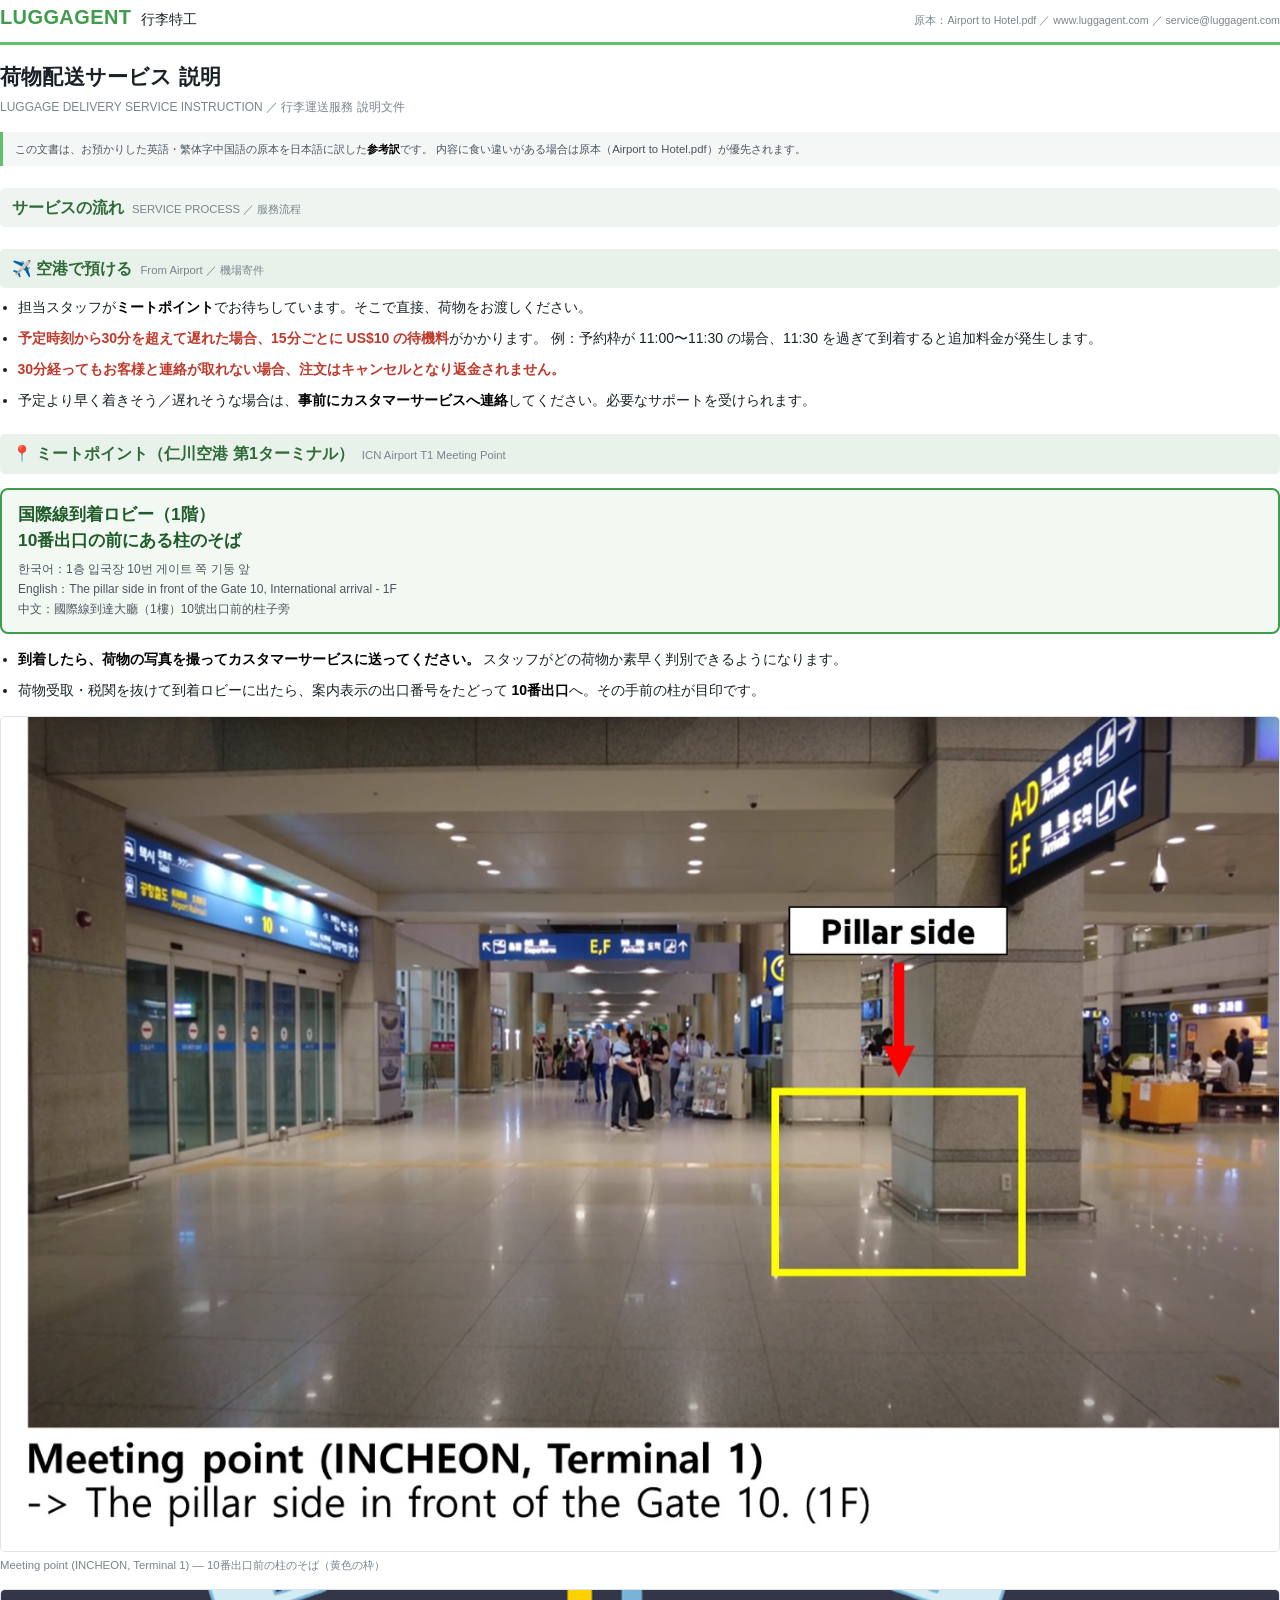
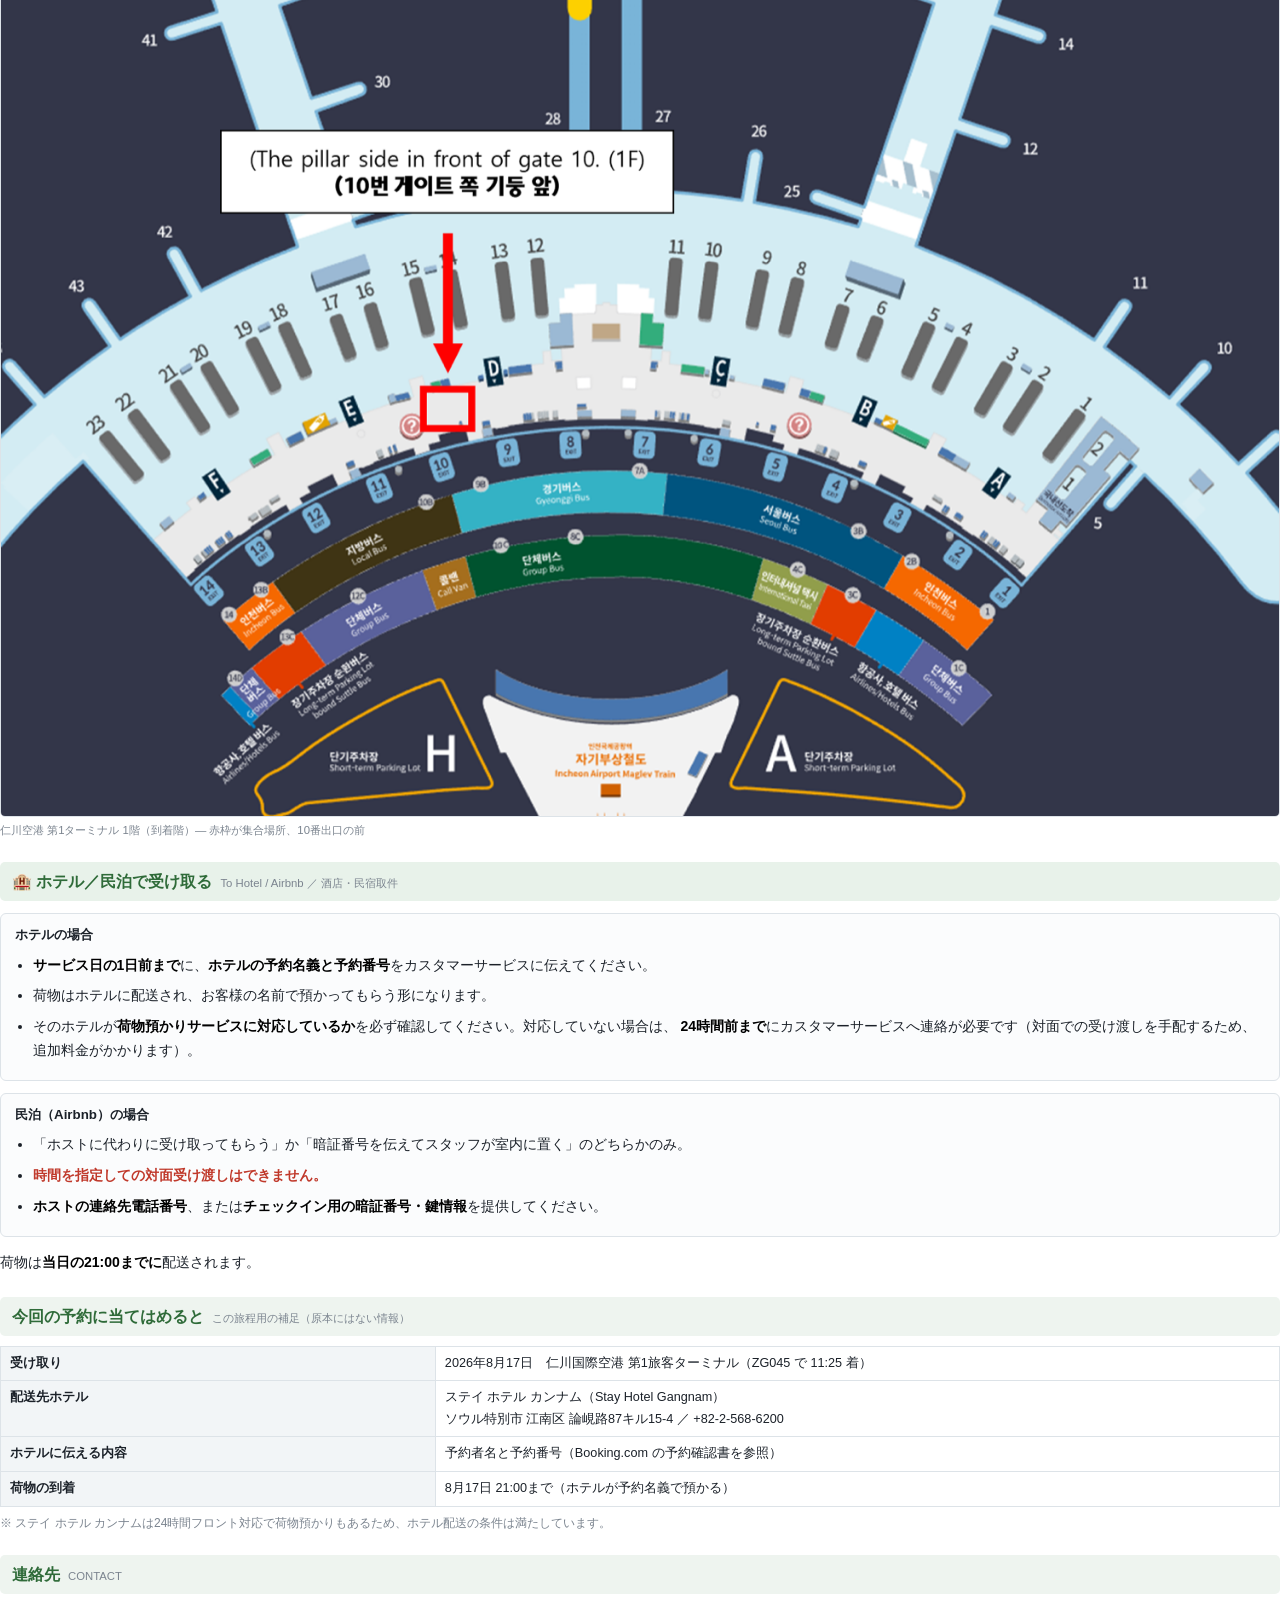
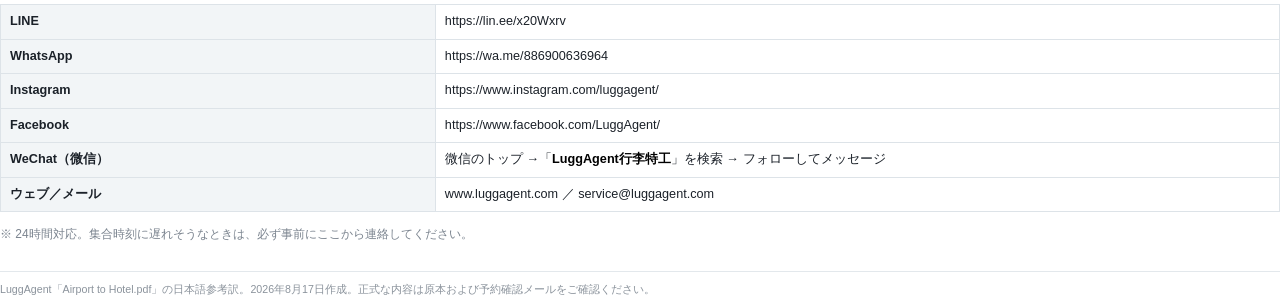
==== docs-src/luggage-service-ja.html @ f2615bbd "韓国旅行2026 予約情報アプリ 日程/全日程/行きたい/書類/設定 の5タブ構成。 フライト・ホテル・スカイライナー・LuggAgent・行動予定・行きたいお店19件。 オフライン対応、お店の予定は" ====
<!doctype html>
<html lang="ja">
<head>
<meta charset="utf-8">
<title>LuggAgent 荷物配送サービス 説明（日本語訳）</title>
<style>
  @page { size: A4; margin: 16mm 14mm; }
  * { box-sizing: border-box; }
  body {
    margin: 0; color: #1b2129;
    font-family: "Hiragino Sans", "Hiragino Kaku Gothic ProN", "Noto Sans JP", sans-serif;
    font-size: 10.5pt; line-height: 1.7;
  }
  .brand {
    display: flex; align-items: baseline; gap: 10px;
    border-bottom: 3px solid #5fbf6a; padding-bottom: 8px; margin-bottom: 4px;
  }
  .brand .logo { font-size: 15pt; font-weight: 800; color: #3f9c4b; letter-spacing: .02em; }
  .brand .src { margin-left: auto; font-size: 8pt; color: #7b848f; }
  h1 { font-size: 16pt; margin: 14px 0 2px; letter-spacing: .01em; }
  .sub { font-size: 9pt; color: #7b848f; margin: 0 0 14px; }
  .note-trans {
    background: #f4f7f5; border-left: 3px solid #5fbf6a; padding: 8px 12px;
    font-size: 8.5pt; color: #4a5560; margin: 0 0 18px; line-height: 1.6;
  }
  h2 {
    font-size: 12pt; margin: 22px 0 8px; padding: 6px 12px;
    background: #eef4ef; border-radius: 5px; color: #2f6b39;
  }
  h2 .en { font-size: 8.5pt; color: #7b848f; font-weight: 400; margin-left: 8px; }
  ul { margin: 0 0 4px; padding-left: 1.25em; }
  li { margin: 7px 0; }
  strong { color: #000; }
  .warn { color: #c0392b; font-weight: 700; }
  .box {
    border: 1px solid #dde3e8; border-radius: 6px; padding: 10px 14px;
    margin: 12px 0; background: #fbfcfd;
  }
  .box .bt { font-weight: 700; font-size: 10pt; margin-bottom: 4px; }
  table { width: 100%; border-collapse: collapse; margin: 10px 0; font-size: 9.5pt; }
  th, td { border: 1px solid #dde3e8; padding: 6px 9px; text-align: left; vertical-align: top; }
  th { background: #f2f5f7; width: 34%; font-weight: 700; }
  .missing {
    border: 1px solid #e8c9c4; background: #fdf4f3; border-radius: 6px;
    padding: 10px 14px; margin: 14px 0; font-size: 9.5pt; color: #8c3a2f;
  }
  .pin {
    border: 2px solid #3f9c4b; border-radius: 8px; background: #f2f9f3;
    padding: 12px 16px; margin: 14px 0;
  }
  .pin-big { font-size: 13pt; font-weight: 800; line-height: 1.5; color: #1f5c2a; }
  .pin-sub { font-size: 9pt; color: #4a5560; margin-top: 7px; line-height: 1.65; }
  figure { margin: 14px 0; page-break-inside: avoid; }
  figure img { width: 100%; border: 1px solid #dde3e8; border-radius: 5px; display: block; }
  figcaption { font-size: 8.5pt; color: #7b848f; margin-top: 4px; }
  .pin, figure { page-break-inside: avoid; }
  /* 枠やテーブルがページ境界で割れないようにする */
  .box, .money, .missing, table { page-break-inside: avoid; }
  tr, li { page-break-inside: avoid; }
  h2, h3 { page-break-after: avoid; }
  footer {
    margin-top: 26px; padding-top: 8px; border-top: 1px solid #e3e8ec;
    font-size: 8pt; color: #8b939c;
  }
</style>
</head>
<body>

<div class="brand">
  <span class="logo">LUGGAGENT</span>
  <span>行李特工</span>
  <span class="src">原本：Airport to Hotel.pdf ／ www.luggagent.com ／ service@luggagent.com</span>
</div>

<h1>荷物配送サービス 説明</h1>
<p class="sub">LUGGAGE DELIVERY SERVICE INSTRUCTION ／ 行李運送服務 說明文件</p>

<p class="note-trans">
  この文書は、お預かりした英語・繁体字中国語の原本を日本語に訳した<strong>参考訳</strong>です。
  内容に食い違いがある場合は原本（Airport to Hotel.pdf）が優先されます。
</p>

<h2>サービスの流れ<span class="en">SERVICE PROCESS ／ 服務流程</span></h2>

<h2 style="background:#e8f2ea;">✈️ 空港で預ける<span class="en">From Airport ／ 機場寄件</span></h2>
<ul>
  <li>担当スタッフが<strong>ミートポイント</strong>でお待ちしています。そこで直接、荷物をお渡しください。</li>
  <li><span class="warn">予定時刻から30分を超えて遅れた場合、15分ごとに US$10 の待機料</span>がかかります。
      例：予約枠が 11:00〜11:30 の場合、11:30 を過ぎて到着すると追加料金が発生します。</li>
  <li><span class="warn">30分経ってもお客様と連絡が取れない場合、注文はキャンセルとなり返金されません。</span></li>
  <li>予定より早く着きそう／遅れそうな場合は、<strong>事前にカスタマーサービスへ連絡</strong>してください。必要なサポートを受けられます。</li>
</ul>

<h2 style="background:#e8f2ea;">📍 ミートポイント（仁川空港 第1ターミナル）<span class="en">ICN Airport T1 Meeting Point</span></h2>

<div class="pin">
  <div class="pin-big">国際線到着ロビー（1階）<br>10番出口の前にある柱のそば</div>
  <div class="pin-sub">
    한국어：1층 입국장 10번 게이트 쪽 기둥 앞<br>
    English：The pillar side in front of the Gate 10, International arrival - 1F<br>
    中文：國際線到達大廳（1樓）10號出口前的柱子旁
  </div>
</div>

<ul>
  <li><strong>到着したら、荷物の写真を撮ってカスタマーサービスに送ってください。</strong>
      スタッフがどの荷物か素早く判別できるようになります。</li>
  <li>荷物受取・税関を抜けて到着ロビーに出たら、案内表示の出口番号をたどって <strong>10番出口</strong>へ。その手前の柱が目印です。</li>
</ul>

<figure>
  <img src="[data-uri]" alt="ミートポイントの写真">
  <figcaption>Meeting point (INCHEON, Terminal 1) — 10番出口前の柱のそば（黄色の枠）</figcaption>
</figure>

<figure>
  <img src="[data-uri]" alt="仁川空港 第1ターミナル 1階のフロアマップ">
  <figcaption>仁川空港 第1ターミナル 1階（到着階）— 赤枠が集合場所、10番出口の前</figcaption>
</figure>

<h2 style="background:#e8f2ea;">🏨 ホテル／民泊で受け取る<span class="en">To Hotel / Airbnb ／ 酒店・民宿取件</span></h2>

<div class="box">
  <div class="bt">ホテルの場合</div>
  <ul>
    <li><strong>サービス日の1日前まで</strong>に、<strong>ホテルの予約名義と予約番号</strong>をカスタマーサービスに伝えてください。</li>
    <li>荷物はホテルに配送され、お客様の名前で預かってもらう形になります。</li>
    <li>そのホテルが<strong>荷物預かりサービスに対応しているか</strong>を必ず確認してください。対応していない場合は、
        <strong>24時間前まで</strong>にカスタマーサービスへ連絡が必要です（対面での受け渡しを手配するため、追加料金がかかります）。</li>
  </ul>
</div>

<div class="box">
  <div class="bt">民泊（Airbnb）の場合</div>
  <ul>
    <li>「ホストに代わりに受け取ってもらう」か「暗証番号を伝えてスタッフが室内に置く」のどちらかのみ。</li>
    <li><span class="warn">時間を指定しての対面受け渡しはできません。</span></li>
    <li><strong>ホストの連絡先電話番号</strong>、または<strong>チェックイン用の暗証番号・鍵情報</strong>を提供してください。</li>
  </ul>
</div>

<p style="margin-top:14px;">荷物は<strong>当日の21:00までに</strong>配送されます。</p>

<h2>今回の予約に当てはめると<span class="en">この旅程用の補足（原本にはない情報）</span></h2>
<table>
  <tr><th>受け取り</th><td>2026年8月17日　仁川国際空港 第1旅客ターミナル（ZG045 で 11:25 着）</td></tr>
  <tr><th>配送先ホテル</th><td>ステイ ホテル カンナム（Stay Hotel Gangnam）<br>ソウル特別市 江南区 論峴路87キル15-4 ／ +82-2-568-6200</td></tr>
  <tr><th>ホテルに伝える内容</th><td>予約者名と予約番号（Booking.com の予約確認書を参照）</td></tr>
  <tr><th>荷物の到着</th><td>8月17日 21:00まで（ホテルが予約名義で預かる）</td></tr>
</table>
<p style="font-size:9pt;color:#7b848f;margin-top:-4px;">
  ※ ステイ ホテル カンナムは24時間フロント対応で荷物預かりもあるため、ホテル配送の条件は満たしています。
</p>

<h2>連絡先<span class="en">CONTACT</span></h2>
<table>
  <tr><th>LINE</th><td>https://lin.ee/x20Wxrv</td></tr>
  <tr><th>WhatsApp</th><td>https://wa.me/886900636964</td></tr>
  <tr><th>Instagram</th><td>https://www.instagram.com/luggagent/</td></tr>
  <tr><th>Facebook</th><td>https://www.facebook.com/LuggAgent/</td></tr>
  <tr><th>WeChat（微信）</th><td>微信のトップ →「<strong>LuggAgent行李特工</strong>」を検索 → フォローしてメッセージ</td></tr>
  <tr><th>ウェブ／メール</th><td>www.luggagent.com ／ service@luggagent.com</td></tr>
</table>
<p style="font-size:9pt;color:#7b848f;">
  ※ 24時間対応。集合時刻に遅れそうなときは、必ず事前にここから連絡してください。
</p>

<footer>
  LuggAgent「Airport to Hotel.pdf」の日本語参考訳。2026年8月17日作成。正式な内容は原本および予約確認メールをご確認ください。
</footer>

</body>
</html>
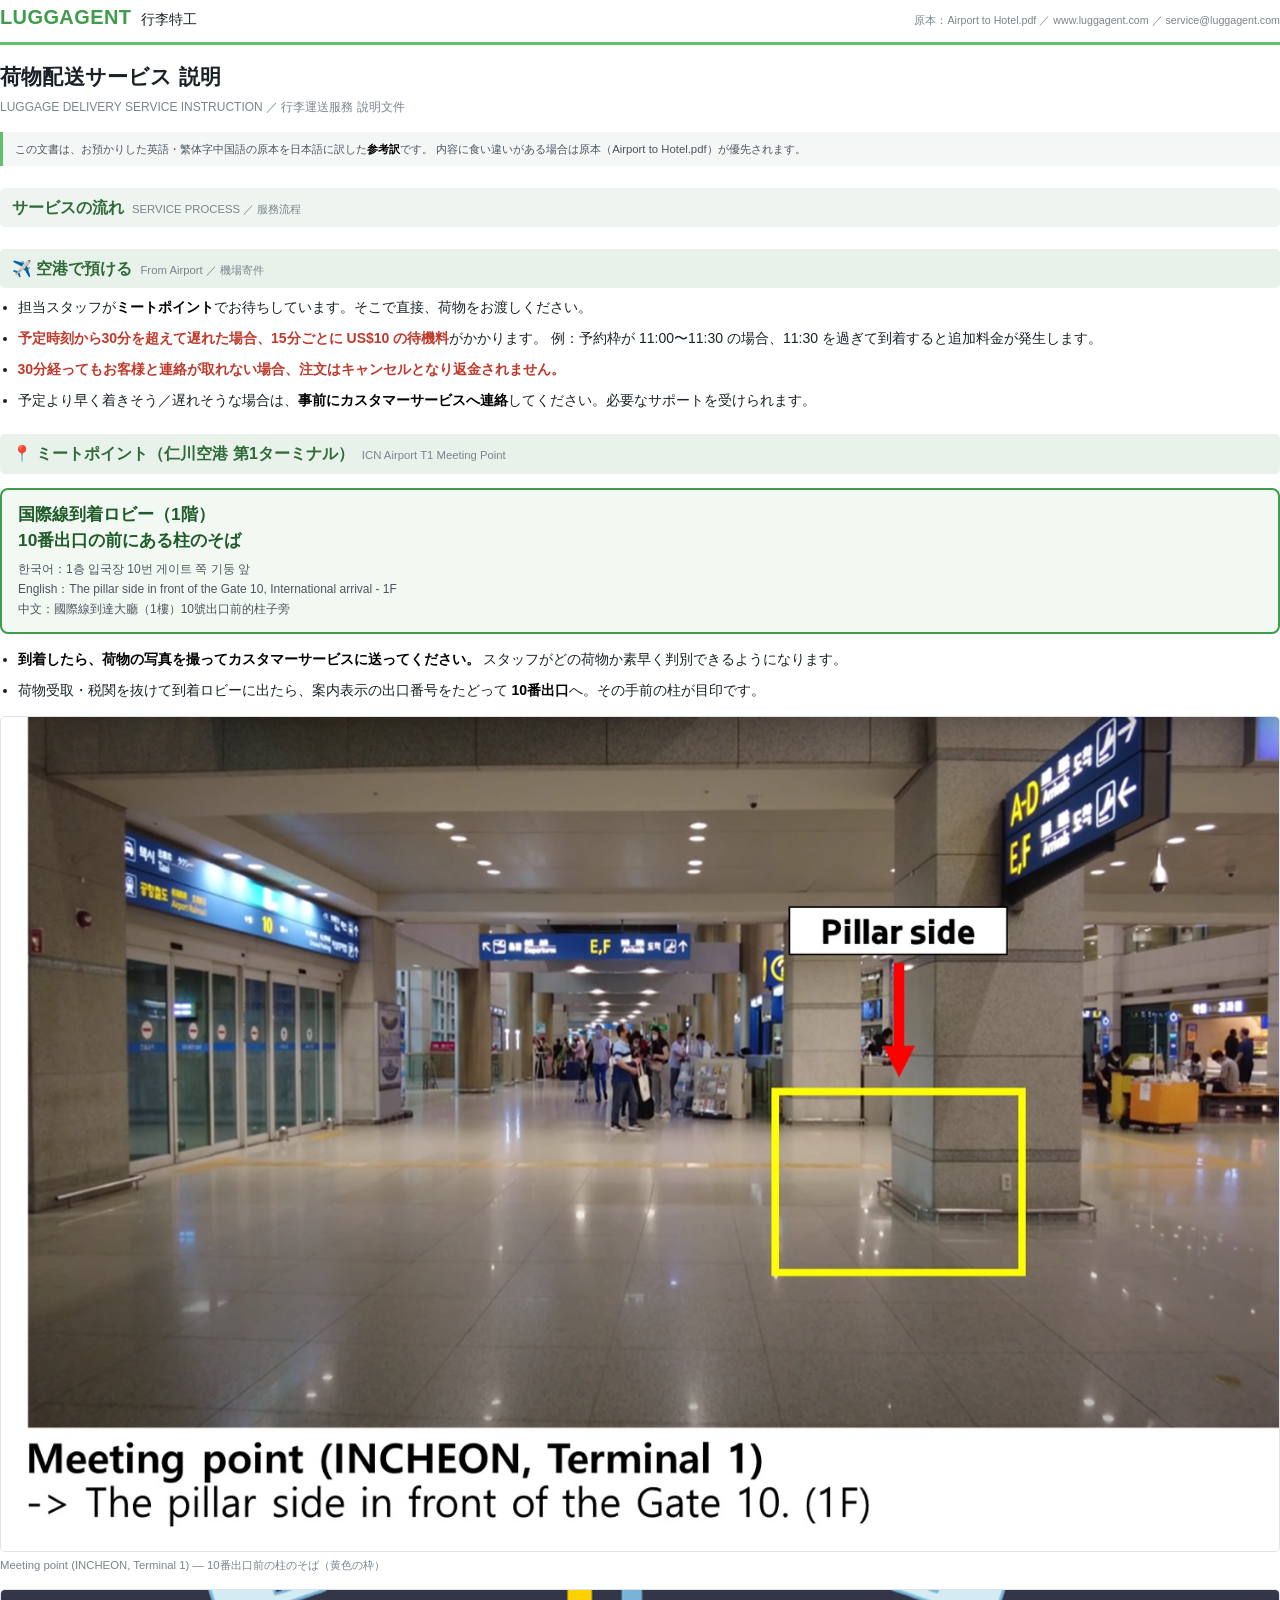
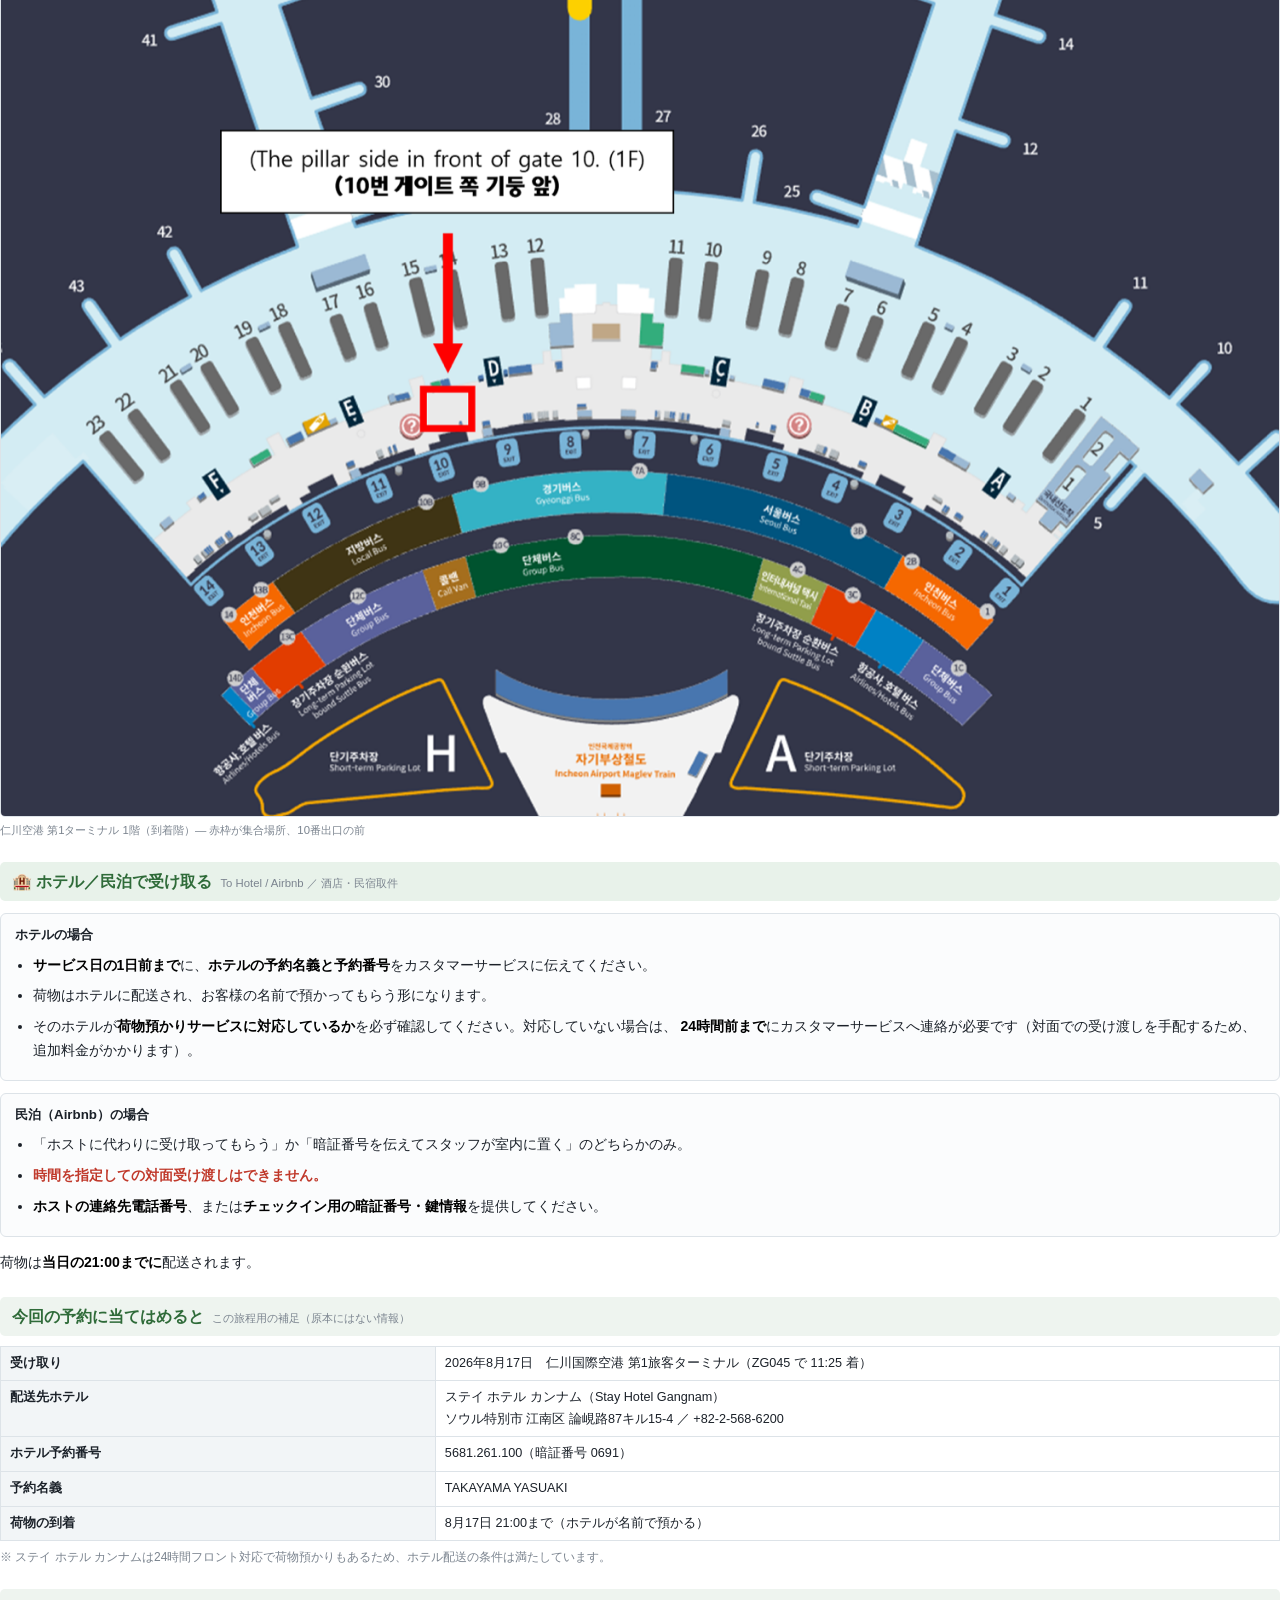
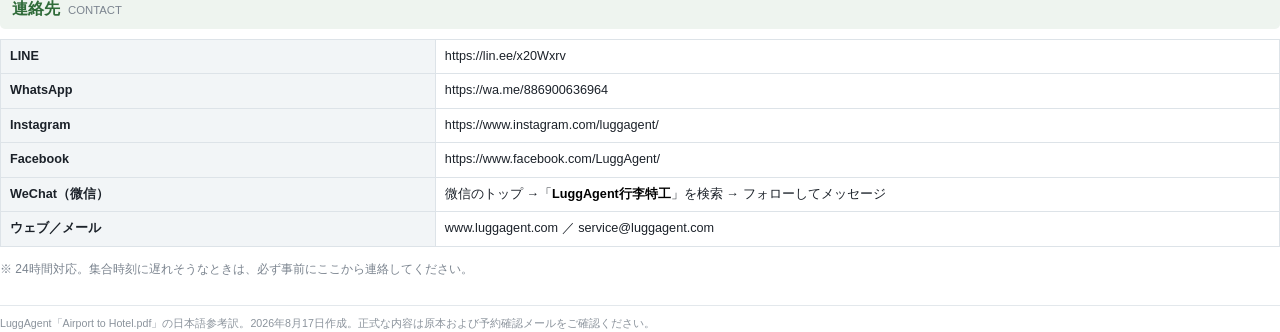
==== commit bc00f2b8: "書類とパスワード情報をアプリから参照できるように戻す" ====
--- a/docs-src/luggage-service-ja.html
+++ b/docs-src/luggage-service-ja.html
@@ -145,8 +145,9 @@
 <table>
   <tr><th>受け取り</th><td>2026年8月17日　仁川国際空港 第1旅客ターミナル（ZG045 で 11:25 着）</td></tr>
   <tr><th>配送先ホテル</th><td>ステイ ホテル カンナム（Stay Hotel Gangnam）<br>ソウル特別市 江南区 論峴路87キル15-4 ／ +82-2-568-6200</td></tr>
-  <tr><th>ホテルに伝える内容</th><td>予約者名と予約番号（Booking.com の予約確認書を参照）</td></tr>
-  <tr><th>荷物の到着</th><td>8月17日 21:00まで（ホテルが予約名義で預かる）</td></tr>
+  <tr><th>ホテル予約番号</th><td>5681.261.100（暗証番号 0691）</td></tr>
+  <tr><th>予約名義</th><td>TAKAYAMA YASUAKI</td></tr>
+  <tr><th>荷物の到着</th><td>8月17日 21:00まで（ホテルが名前で預かる）</td></tr>
 </table>
 <p style="font-size:9pt;color:#7b848f;margin-top:-4px;">
   ※ ステイ ホテル カンナムは24時間フロント対応で荷物預かりもあるため、ホテル配送の条件は満たしています。
